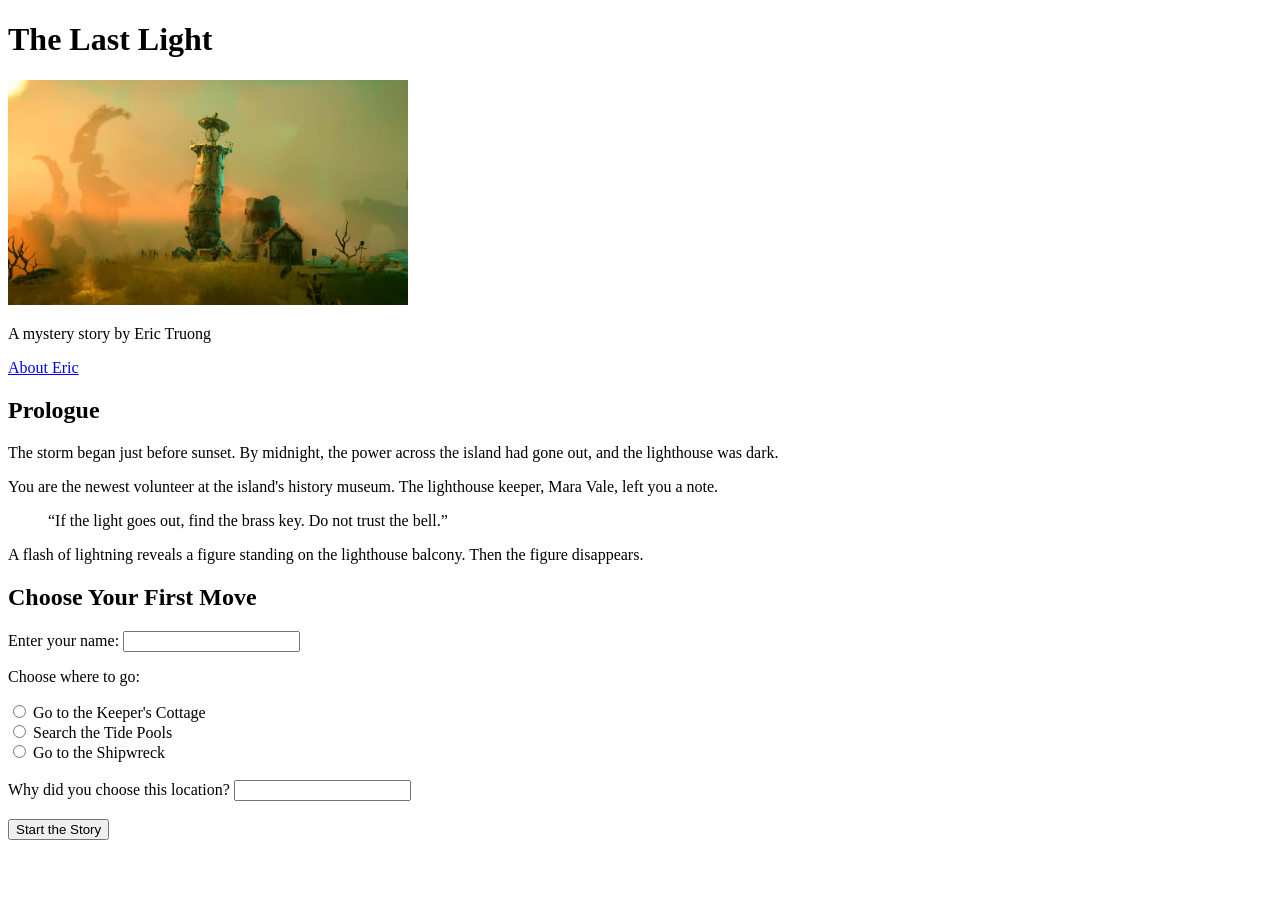
==== index.html @ 35f979a1 "eric" ====
<!DOCTYPE html>
<html lang="en">
<head>
    <meta charset="UTF-8">
    <meta name="viewport" content="width=device-width, initial-scale=1.0">
    <title>The Last Light</title>
</head>

<body>
    <header>
        <h1>The Last Light</h1>
        <img src="lighthouse.jpg" alt="A lighthouse in a storm" width="400">
        <p>A mystery story by Eric Truong</p>

        <a href="about.html">About Eric</a>
    </header>

    <main>
        <h2>Prologue</h2>

        <p>
            The storm began just before sunset. By midnight, the power across
            the island had gone out, and the lighthouse was dark.
        </p>

        <p>
            You are the newest volunteer at the island's history museum.
            The lighthouse keeper, Mara Vale, left you a note.
        </p>

        <blockquote>
            “If the light goes out, find the brass key. Do not trust the bell.”
        </blockquote>

        <p>
            A flash of lightning reveals a figure standing on the lighthouse
            balcony. Then the figure disappears.
        </p>

        <h2>Choose Your First Move</h2>

        <form action="game.html" method="get">
            <label for="name">Enter your name:</label>
            <input type="text" id="name" name="name" required>

            <p>Choose where to go:</p>

            <input type="radio" id="cottage" name="location" value="cottage" required>
            <label for="cottage">Go to the Keeper's Cottage</label>

            <br>

            <input type="radio" id="tidepools" name="location" value="tidepools">
            <label for="tidepools">Search the Tide Pools</label>

            <br>

            <input type="radio" id="shipwreck" name="location" value="shipwreck">
            <label for="shipwreck">Go to the Shipwreck</label>

            <br><br>

            <label for="reason">Why did you choose this location?</label>
            <input type="text" id="reason" name="reason">

            <br><br>

            <button type="submit">Start the Story</button>
        </form>
    </main>

    <footer>
     
    </footer>
</body>
</html>
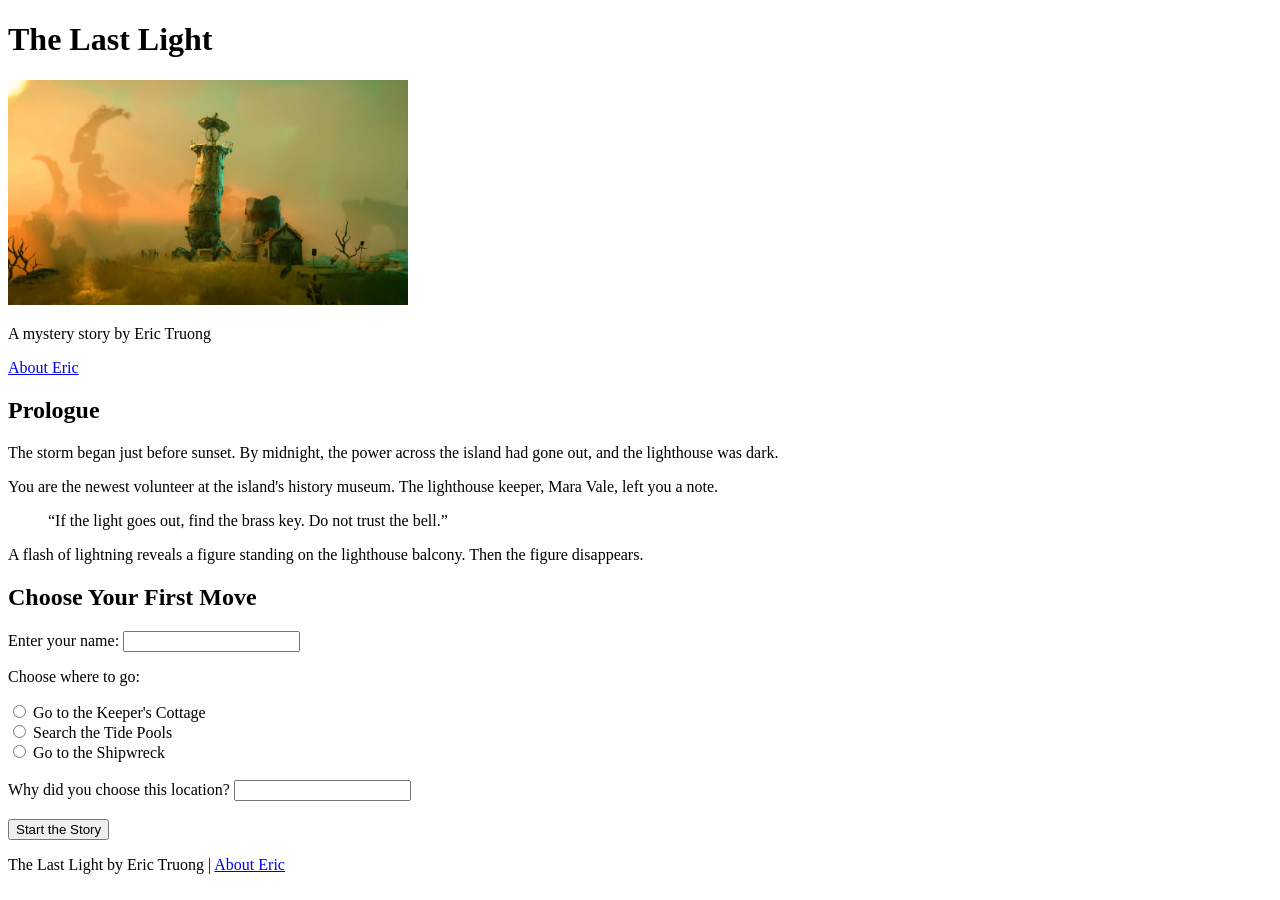
==== commit 873d7836: "sam" ====
--- a/index.html
+++ b/index.html
@@ -4,73 +4,107 @@
     <meta charset="UTF-8">
     <meta name="viewport" content="width=device-width, initial-scale=1.0">
     <title>The Last Light</title>
+    <link rel="stylesheet" href="style.css">
 </head>
 
 <body>
-    <header>
+    <header class="heading">
         <h1>The Last Light</h1>
-        <img src="lighthouse.jpg" alt="A lighthouse in a storm" width="400">
+
+        <img
+            src="lighthouse.jpg"
+            alt="A lighthouse in a storm"
+            width="400"
+        >
+
         <p>A mystery story by Eric Truong</p>
 
         <a href="about.html">About Eric</a>
     </header>
 
     <main>
-        <h2>Prologue</h2>
+        <section>
+            <h2>Prologue</h2>
 
-        <p>
-            The storm began just before sunset. By midnight, the power across
-            the island had gone out, and the lighthouse was dark.
-        </p>
+            <p>
+                The storm began just before sunset. By midnight, the power across
+                the island had gone out, and the lighthouse was dark.
+            </p>
 
-        <p>
-            You are the newest volunteer at the island's history museum.
-            The lighthouse keeper, Mara Vale, left you a note.
-        </p>
+            <p>
+                You are the newest volunteer at the island's history museum.
+                The lighthouse keeper, Mara Vale, left you a note.
+            </p>
 
-        <blockquote>
-            “If the light goes out, find the brass key. Do not trust the bell.”
-        </blockquote>
+            <blockquote>
+                “If the light goes out, find the brass key. Do not trust the bell.”
+            </blockquote>
 
-        <p>
-            A flash of lightning reveals a figure standing on the lighthouse
-            balcony. Then the figure disappears.
-        </p>
+            <p>
+                A flash of lightning reveals a figure standing on the lighthouse
+                balcony. Then the figure disappears.
+            </p>
+        </section>
 
-        <h2>Choose Your First Move</h2>
+        <section>
+            <h2>Choose Your First Move</h2>
 
-        <form action="game.html" method="get">
-            <label for="name">Enter your name:</label>
-            <input type="text" id="name" name="name" required>
+            <form action="game.html" method="get">
+                <label for="name">Enter your name:</label>
+                <input type="text" id="name" name="name" required>
 
-            <p>Choose where to go:</p>
+                <p>Choose where to go:</p>
 
-            <input type="radio" id="cottage" name="location" value="cottage" required>
-            <label for="cottage">Go to the Keeper's Cottage</label>
+                <input
+                    type="radio"
+                    id="cottage"
+                    name="location"
+                    value="cottage"
+                    required
+                >
+                <label for="cottage">Go to the Keeper's Cottage</label>
 
-            <br>
+                <br>
 
-            <input type="radio" id="tidepools" name="location" value="tidepools">
-            <label for="tidepools">Search the Tide Pools</label>
+                <input
+                    type="radio"
+                    id="tidepools"
+                    name="location"
+                    value="tidepools"
+                >
+                <label for="tidepools">Search the Tide Pools</label>
 
-            <br>
+                <br>
 
-            <input type="radio" id="shipwreck" name="location" value="shipwreck">
-            <label for="shipwreck">Go to the Shipwreck</label>
+                <input
+                    type="radio"
+                    id="shipwreck"
+                    name="location"
+                    value="shipwreck"
+                >
+                <label for="shipwreck">Go to the Shipwreck</label>
 
-            <br><br>
+                <br><br>
 
-            <label for="reason">Why did you choose this location?</label>
-            <input type="text" id="reason" name="reason">
+                <label for="reason">
+                    Why did you choose this location?
+                </label>
+                <input type="text" id="reason" name="reason">
 
-            <br><br>
+                <br><br>
 
-            <button type="submit">Start the Story</button>
-        </form>
+                <button type="submit">Start the Story</button>
+            </form>
+        </section>
     </main>
 
     <footer>
-     
+        <div>
+            <p>
+                The Last Light by Eric Truong |
+                <a href="about.html">About Eric</a>
+            </p>
+        </div>
     </footer>
 </body>
 </html>
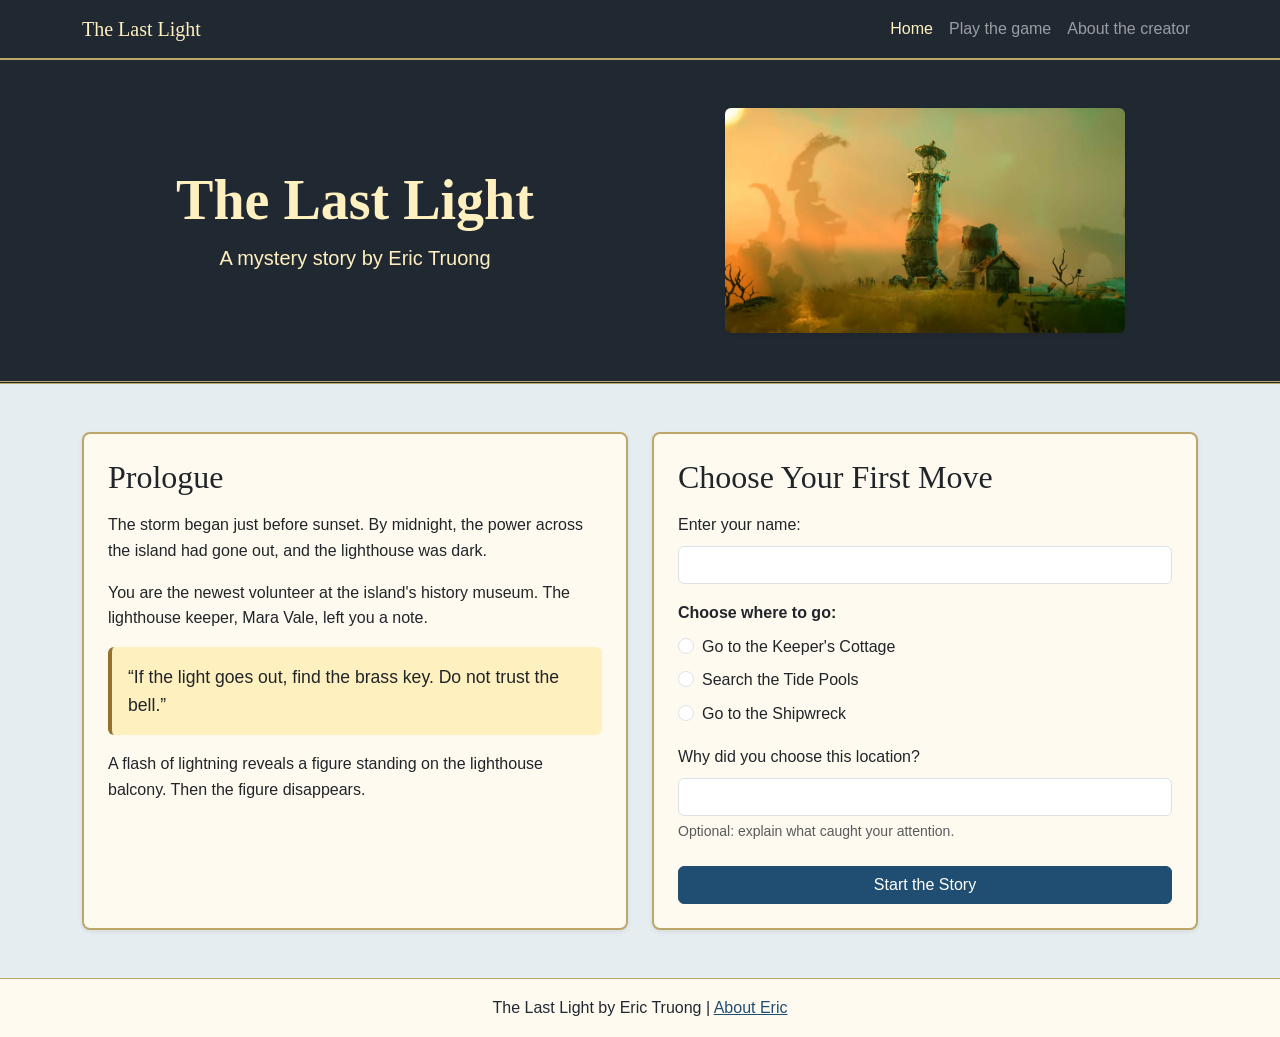
==== commit 5b9d1a05: "sam" ====
--- a/index.html
+++ b/index.html
@@ -4,106 +4,197 @@
     <meta charset="UTF-8">
     <meta name="viewport" content="width=device-width, initial-scale=1.0">
     <title>The Last Light</title>
+
+    <link href="https://cdn.jsdelivr.net/npm/bootstrap@5.3.8/dist/css/bootstrap.min.css" rel="stylesheet" integrity="sha384-sRIl4kxILFvY47J16cr9ZwB07vP4J8+LH7qKQnuqkuIAvNWLzeN8tE5YBujZqJLB" crossorigin="anonymous">
     <link rel="stylesheet" href="style.css">
+
+    <script src="https://cdn.jsdelivr.net/npm/bootstrap@5.3.8/dist/js/bootstrap.bundle.min.js" integrity="sha384-FKyoEForCGlyvwx9Hj09JcYn3nv7wiPVlz7YYwJrWVcXK/BmnVDxM+D2scQbITxI" crossorigin="anonymous" defer></script>
 </head>
 
 <body>
-    <header class="heading">
-        <h1>The Last Light</h1>
-
-        <img
-            src="lighthouse.jpg"
-            alt="A lighthouse in a storm"
-            width="400"
-        >
-
-        <p>A mystery story by Eric Truong</p>
-
-        <a href="about.html">About Eric</a>
+    <nav class="navbar navbar-expand-md site-navbar" data-bs-theme="dark" aria-label="Main navigation">
+        <div class="container">
+            <a class="navbar-brand" href="index.html">The Last Light</a>
+
+            <button class="navbar-toggler" type="button"
+                data-bs-toggle="collapse" data-bs-target="#main-nav"
+                aria-controls="main-nav" aria-expanded="false"
+                aria-label="Toggle navigation">
+                <span class="navbar-toggler-icon"></span>
+            </button>
+
+            <div class="collapse navbar-collapse" id="main-nav">
+                <ul class="navbar-nav ms-auto">
+                    <li class="nav-item">
+                        <a class="nav-link active" aria-current="page" href="index.html">Home</a>
+                    </li>
+                    <li class="nav-item">
+                        <a class="nav-link" href="game.html">Play the game</a>
+                    </li>
+                    <li class="nav-item">
+                        <a class="nav-link" href="about.html">About the creator</a>
+                    </li>
+                </ul>
+            </div>
+        </div>
+    </nav>
+
+    <header class="heading py-4 py-md-5">
+        <div class="container">
+            <div class="row align-items-center g-4">
+                <div class="col-md-6">
+                    <h1 class="display-4 fw-bold">The Last Light</h1>
+                    <p class="lead mb-0">A mystery story by Eric Truong</p>
+                </div>
+
+                <div class="col-md-6">
+                    <img
+                        src="lighthouse.jpg"
+                        alt="A lighthouse in a storm"
+                        width="400"
+                        class="img-fluid rounded shadow-sm"
+                    >
+                </div>
+            </div>
+        </div>
     </header>
 
-    <main>
-        <section>
-            <h2>Prologue</h2>
-
-            <p>
-                The storm began just before sunset. By midnight, the power across
-                the island had gone out, and the lighthouse was dark.
-            </p>
-
-            <p>
-                You are the newest volunteer at the island's history museum.
-                The lighthouse keeper, Mara Vale, left you a note.
-            </p>
-
-            <blockquote>
-                “If the light goes out, find the brass key. Do not trust the bell.”
-            </blockquote>
-
-            <p>
-                A flash of lightning reveals a figure standing on the lighthouse
-                balcony. Then the figure disappears.
-            </p>
-        </section>
-
-        <section>
-            <h2>Choose Your First Move</h2>
-
-            <form action="game.html" method="get">
-                <label for="name">Enter your name:</label>
-                <input type="text" id="name" name="name" required>
-
-                <p>Choose where to go:</p>
-
-                <input
-                    type="radio"
-                    id="cottage"
-                    name="location"
-                    value="cottage"
-                    required
-                >
-                <label for="cottage">Go to the Keeper's Cottage</label>
-
-                <br>
-
-                <input
-                    type="radio"
-                    id="tidepools"
-                    name="location"
-                    value="tidepools"
-                >
-                <label for="tidepools">Search the Tide Pools</label>
-
-                <br>
-
-                <input
-                    type="radio"
-                    id="shipwreck"
-                    name="location"
-                    value="shipwreck"
-                >
-                <label for="shipwreck">Go to the Shipwreck</label>
-
-                <br><br>
-
-                <label for="reason">
-                    Why did you choose this location?
-                </label>
-                <input type="text" id="reason" name="reason">
-
-                <br><br>
-
-                <button type="submit">Start the Story</button>
-            </form>
-        </section>
+    <main class="container py-4 py-md-5">
+        <!-- Columns stack on smaller screens. -->
+        <div class="row g-4">
+            <section class="col-lg-6" aria-labelledby="prologue-title">
+                <div class="card shadow-sm h-100">
+                    <div class="card-body p-4">
+                        <h2 id="prologue-title" class="card-title">Prologue</h2>
+
+                        <p>
+                            The storm began just before sunset. By midnight,
+                            the power across the island had gone out, and
+                            the lighthouse was dark.
+                        </p>
+
+                        <p>
+                            You are the newest volunteer at the island's
+                            history museum. The lighthouse keeper, Mara Vale,
+                            left you a note.
+                        </p>
+
+                        <blockquote class="blockquote story-note rounded p-3">
+                            <p class="mb-0">
+                                “If the light goes out, find the brass key.
+                                Do not trust the bell.”
+                            </p>
+                        </blockquote>
+
+                        <p class="mb-0">
+                            A flash of lightning reveals a figure standing
+                            on the lighthouse balcony. Then the figure disappears.
+                        </p>
+                    </div>
+                </div>
+            </section>
+
+            <section class="col-lg-6" aria-labelledby="first-move-title">
+                <div class="card shadow-sm h-100">
+                    <div class="card-body p-4">
+                        <h2 id="first-move-title" class="card-title">
+                            Choose Your First Move
+                        </h2>
+
+                        <form action="game.html" method="get">
+                            <div class="mb-3">
+                                <label for="name" class="form-label">
+                                    Enter your name:
+                                </label>
+
+                                <input
+                                    type="text"
+                                    id="name"
+                                    name="name"
+                                    class="form-control"
+                                    autocomplete="given-name"
+                                    required
+                                >
+                            </div>
+
+                            <fieldset class="mb-3">
+                                <legend class="fs-6 fw-bold">
+                                    Choose where to go:
+                                </legend>
+
+                                <div class="form-check mb-2">
+                                    <input
+                                        type="radio"
+                                        id="cottage"
+                                        name="location"
+                                        value="cottage"
+                                        class="form-check-input"
+                                        required
+                                    >
+                                    <label for="cottage" class="form-check-label">
+                                        Go to the Keeper's Cottage
+                                    </label>
+                                </div>
+
+                                <div class="form-check mb-2">
+                                    <input
+                                        type="radio"
+                                        id="tidepools"
+                                        name="location"
+                                        value="tidepools"
+                                        class="form-check-input"
+                                    >
+                                    <label for="tidepools" class="form-check-label">
+                                        Search the Tide Pools
+                                    </label>
+                                </div>
+
+                                <div class="form-check">
+                                    <input
+                                        type="radio"
+                                        id="shipwreck"
+                                        name="location"
+                                        value="shipwreck"
+                                        class="form-check-input"
+                                    >
+                                    <label for="shipwreck" class="form-check-label">
+                                        Go to the Shipwreck
+                                    </label>
+                                </div>
+                            </fieldset>
+
+                            <div class="mb-4">
+                                <label for="reason" class="form-label">
+                                    Why did you choose this location?
+                                </label>
+
+                                <input
+                                    type="text"
+                                    id="reason"
+                                    name="reason"
+                                    class="form-control"
+                                    aria-describedby="reason-help"
+                                >
+
+                                <div id="reason-help" class="form-text">
+                                    Optional: explain what caught your attention.
+                                </div>
+                            </div>
+
+                            <button type="submit" class="btn btn-primary w-100">
+                                Start the Story
+                            </button>
+                        </form>
+                    </div>
+                </div>
+            </section>
+        </div>
     </main>
 
-    <footer>
-        <div>
-            <p>
-                The Last Light by Eric Truong |
-                <a href="about.html">About Eric</a>
-            </p>
+    <footer class="site-footer py-3 text-center">
+        <div class="container">
+            The Last Light by Eric Truong |
+            <a href="about.html">About Eric</a>
         </div>
     </footer>
 </body>
--- a/style.css
+++ b/style.css
@@ -0,0 +1,117 @@
+/* Bootstrap loads first. These rules customize its appearance. */
+body {
+    font-family: Arial, sans-serif;
+    color: #202832;
+    background-color: #e6edf1;
+    line-height: 1.6;
+}
+
+h1, h2, .navbar-brand {
+    font-family: Georgia, serif;
+}
+
+/* Shared navigation */
+.site-navbar {
+    background-color: #202832;
+    border-bottom: 2px solid #bda66a;
+}
+
+.site-navbar .navbar-brand,
+.site-navbar .nav-link.active {
+    color: #fff0bf;
+}
+
+/* Shared heading */
+.heading {
+    color: #fff0bf;
+    background-color: #202832;
+    text-align: center;
+    border-bottom: 3px double #bda66a;
+}
+
+/* Shared cards */
+.card {
+    background-color: #fffaf0;
+    border: 2px solid #bda66a;
+    border-radius: 8px;
+}
+
+.card-title {
+    margin-bottom: 1rem;
+}
+
+.story-note {
+    background-color: #fff0bf;
+    border-left: 4px solid #96712d;
+    font-size: 1.1rem;
+}
+
+/* Customize Bootstrap buttons */
+.btn-primary {
+    --bs-btn-bg: #204e72;
+    --bs-btn-border-color: #204e72;
+    --bs-btn-hover-bg: #16364f;
+    --bs-btn-hover-border-color: #16364f;
+    --bs-btn-active-bg: #16364f;
+    --bs-btn-active-border-color: #16364f;
+    --bs-btn-disabled-bg: #204e72;
+    --bs-btn-disabled-border-color: #204e72;
+    --bs-btn-focus-shadow-rgb: 32, 78, 114;
+}
+
+.btn-outline-primary {
+    --bs-btn-color: #204e72;
+    --bs-btn-border-color: #204e72;
+    --bs-btn-hover-bg: #204e72;
+    --bs-btn-hover-border-color: #204e72;
+    --bs-btn-active-bg: #16364f;
+    --bs-btn-active-border-color: #16364f;
+    --bs-btn-focus-shadow-rgb: 32, 78, 114;
+}
+
+/* Form colors */
+.form-control:focus,
+.form-check-input:focus {
+    border-color: #204e72;
+    box-shadow: 0 0 0 0.25rem rgba(32, 78, 114, 0.2);
+}
+
+.form-check-input:checked {
+    background-color: #204e72;
+    border-color: #204e72;
+}
+
+/* Preserve line breaks in the story */
+#scene-text {
+    white-space: pre-line;
+}
+
+/* Inventory */
+.inventory-badge {
+    max-width: 100%;
+    white-space: normal;
+    text-align: left;
+    overflow-wrap: anywhere;
+    line-height: 1.6;
+    color: #513c14;
+    background-color: #fff0bf;
+    border: 1px solid #96712d;
+}
+
+#message-display {
+    color: #842029;
+}
+
+.list-group-item {
+    background-color: transparent;
+    border-color: #bda66a;
+}
+
+a {
+    color: #204e72;
+}
+
+.site-footer {
+    background-color: #fffaf0;
+    border-top: 1px solid #bda66a;
+}
